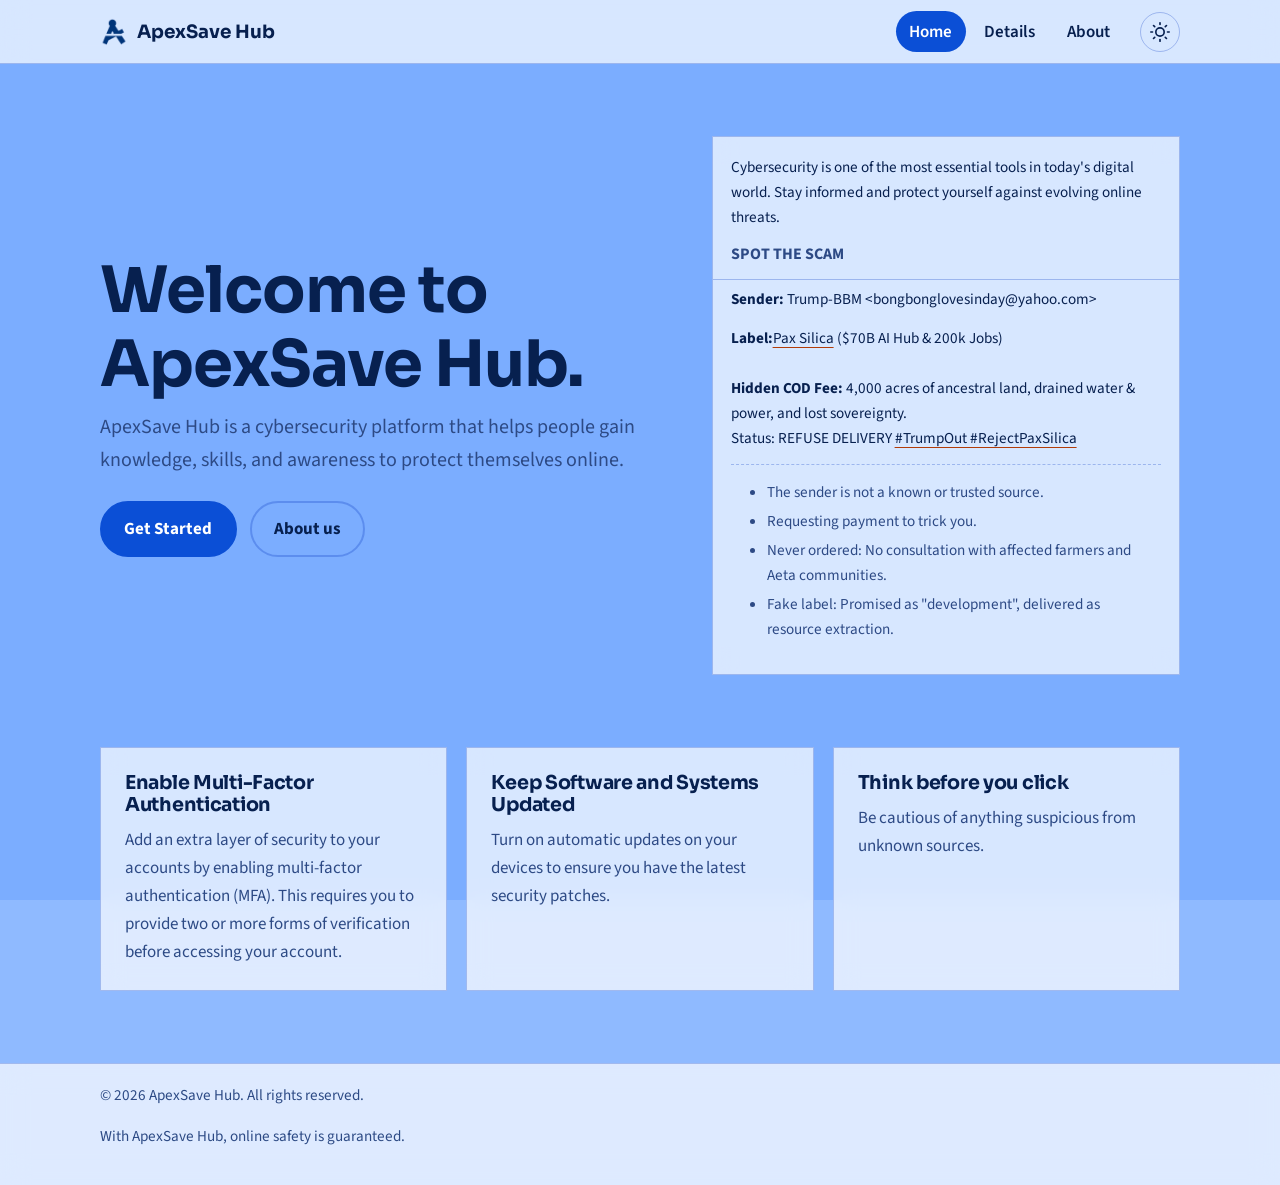
==== index.html @ d9c0d267 "Add files via upload" ====
<!DOCTYPE html>
<html lang="en" data-theme="dark">
<head>
    <meta charset="UTF-8">
    <meta name="viewport" content="width=device-width, initial-scale=1.0">
    <title>ApexSave Hub | Cybersecurity Awareness</title>
    <meta name="description" content="ApexSave Hub is a cybersecurity awareness platform that helps individuals and organizations to stay safe online.">
    
    <link rel="preconnect" href="https://fonts.googleapis.com">
    <link rel="preconnect" href="https://fonts.gstatic.com" crossorigin>
    <link rel="stylesheet" href="https://fonts.googleapis.com/css2?family=Sora:wght@600;700&family=Source+Sans+3:wght@400;600;700&display=swap">
    <link rel="stylesheet" href="style.css">

    <script src="theme.js"></script>
</head>
<body>
      <div class="bg" aria-hidden="true"><video autoplay muted loop playsinline><source src="bg.mp4" type="video/mp4"></video></div>
      <header class="site">
      <div class="wrap">
      <a class="website" href="index.html"><img src="logo.png" alt="" width="28" height="28">ApexSave Hub</a>
      
      <nav aria-label="Main"><ul>
        <li><a href="index.html" aria-current="page">Home</a></li>
        <li><a href="content.html">Details</a></li>
        <li><a href="about.html">About</a></li>
      </ul></nav>

      <button id="theme-toggle" type="button" aria-label="Switch to light mode">
      <svg class="moon" viewBox="0 0 24 24" fill="none" stroke="currentColor" stroke-width="2" stroke-linecap="round" stroke-linejoin="round"><path d="M21 12.79A9 9 0 1 1 11.21 3a7 7 0 0 0 9.79 9.79z"></path></svg>
      <svg class="sun" viewBox="0 0 24 24" fill="none" stroke="currentColor" stroke-width="2" stroke-linecap="round" stroke-linejoin="round"><circle cx="12" cy="12" r="5"></circle><line x1="12" y1="1" x2="12" y2="3"></line><line x1="12" y1="21" x2="12" y2="23"></line><line x1="4.22" y1="4.22" x2="5.64" y2="5.64"></line><line x1="18.36" y1="18.36" x2="19.78" y2="19.78"></line><line x1="1" y1="12" x2="3" y2="12"></line><line x1="21" y1="12" x2="23" y2="12"></line><line x1="4.22" y1="19.78" x2="5.64" y2="18.36"></line><line x1="18.36" y1="5.64" x2="19.78" y2="4.22"></line></svg>
      </button>
      </div>
      </header>
    
      <main><div class="wrap">
        <section class="hero">
            <div>
            <h1> Welcome to ApexSave Hub.</h1>
            <p class="lead">ApexSave Hub is a cybersecurity platform that helps people gain knowledge, skills, and awareness to protect themselves online.</p>
            <div class="buttons">
                <a href="content.html" class="btn">Get Started</a>
                <a href="about.html" class="btn ghost">About us</a>
            </div>
            </div>

            <aside class="panel hero-aside">
                <p>Cybersecurity is one of the most essential tools in today's digital world. Stay informed and protect yourself against evolving online threats.</p>
                <div class="bar"><b>SPOT THE SCAM</b></div>
                <div class="example"><b>Sender:</b> Trump-BBM &lt;bongbonglovesinday@yahoo.com&gt;</div>
                <div class="example"><b>Label:</b><mark>Pax Silica</mark> ($70B AI Hub &amp; 200k Jobs)</div>
                <div class="body"><b>Hidden COD Fee:</b> 4,000 acres of ancestral land, drained water &amp; power, and lost sovereignty.
                 <p>Status: REFUSE DELIVERY <mark> #TrumpOut #RejectPaxSilica</mark></p>
                 <ul>
                    <li>The sender is not a known or trusted source.</li>
                    <li>Requesting payment to trick you.</li>
                    <li>Never ordered: No consultation with affected farmers and Aeta communities.</li>
                    <li>Fake label: Promised as "development", delivered as resource extraction.</li>
                 </ul>
                </div>
            </aside>
        </section>
        
        <section class="tips" aria-label="Cybersecurity Tips">
            <div class="panel">
                <h2>Enable Multi-Factor Authentication</h2>
                <p>Add an extra layer of security to your accounts by enabling multi-factor authentication (MFA). This requires you to provide two or more forms of verification before accessing your account.</p>
            </div>
            <div class="panel">
                <h2>Keep Software and Systems Updated</h2>
                <p>Turn on automatic updates on your devices to ensure you have the latest security patches.</p>
            </div>
            <div class="panel">
                <h2>Think before you click</h2>
                <p>Be cautious of anything suspicious from unknown sources.</p>
            </div>
        </section>
      </div>
    </main>

      <footer class="site">
        <div class="wrap">
            <p>&copy; 2026 ApexSave Hub. All rights reserved.</p>
            <p>With ApexSave Hub, online safety is guaranteed.</p>
        </div>
      </footer>
</body>
</html>
---- style.css ----
yle · CSS
:root {--r: 14px;}
 
:root[data-theme="dark"] {
    color-scheme:dark;
    --text: #f2f4fa;
    --muted: #aab1c4;
    --panel: rgba(8, 8, 10, .66);
    --line: rgba(255, 255, 255, .2);
    --accent: #5aa2ff;
    --accent-ink: #04122e;
    --warn: #ff9a6b;
    --veil: rgba(0, 0, 0, .74);
    --bg: #000;
}
 
:root[data-theme="light"] {
    color-scheme:light;
    --text: #07204f;
    --muted: #2d4a85;
    --panel: rgba(255, 255, 255, .7);
    --line: rgba(20, 70, 200, .3);
    --accent: #0b4fd6;
    --accent-ink: #fff;
    --warn: #b23c08;
    --veil: rgba(110, 165, 255, .6);
    --bg: #8fbaff;
}
 
* {box-sizing:border-box;}
 
html {scroll-behavior:smooth;}
 
body {
    margin:0;
    min-height:100vh;
    display:flex;
    flex-direction:column;
    font:1.0625rem/1.65 "Source Sans 3", "Segoe Ui", system-ui, sans-serif;
    color:var(--text);
    background:var(--bg);
}
 
h1,h2,h3 {
    font-family:Sora, "Segoe Ui", system-ui, sans-serif;
    line-height:1.15;
    margin:0 0 .6rem;
    letter-spacing:-.015em;
}
 
h1 {font-size:clamp(2.2rem, 6vw, 4rem);}
h2 {font-size:clamp(1.5rem, 3vw, 2.1rem);}
h3 {font-size:1.15rem;}
 
p {
    margin:0 0 1rem;
    max-width:68ch;
}
 
a {color:var(--accent);}
 
.bg {
    position:fixed;
    inset:0;
    z-index:-1;
    overflow:hidden;
}
 
.bg video {
    width:100%;
    height:100%;
    object-fit:cover;
}
 
.bg::after {
    content:"";
    position:absolute;
    inset:0;
    background:var(--veil);
    transition:background .3s;
}
 
.wrap {
    width:min(1080px,100% - 2.5rem);
    margin-inline:auto;
}
 
header.site {
    position: sticky;
    top: 0;
    z-index: 5;
    background: var(--panel);
    backdrop-filter: blur(14px);
    -webkit-backdrop-filter: blur(14px);
    border-bottom: 1px solid var(--line);
}
 
header.site .wrap {
    display: flex;
    align-items: center;
    gap: 1rem;
    flex-wrap: wrap;
    padding-block: .7rem;
}
 
.website {
    display: flex;
    align-items: center;
    gap: .55rem;
    font: 700 1.15rem Sora,system-ui, sans-serif;
    color: var(--text);
    text-decoration: none;
    margin-right: auto;
}
 
.website img {
    width: 28px;
    height: 28px;
    object-fit: contain;
}
 
/* navy logo -> white on the black dark theme */
:root[data-theme="dark"] .website img {filter: brightness(0) invert(1);}
 
nav ul {
    display: flex;
    gap: .3rem;
    list-style: none;
    margin: 0;
    padding: 0;
}
 
nav a {
    display: block;
    padding: .4rem .85rem;
    border-radius: 999px;
    color: var(--text);
    text-decoration: none;
    font-weight: 600;
}
 
nav a:hover {background: var(--line);}
 
nav a[aria-current="page"] {
    background: var(--accent);
    color: var(--accent-ink);
}
 
#theme-toggle {
    width: 40px;
    height: 40px;
    border-radius: 50%;
    border: 1px solid var(--line);
    background: transparent;
    color: var(--text);
    cursor: pointer;
    display: grid;
    place-items: center;
}
 
#theme-toggle:hover {background: var(--line);}
 
#theme-toggle svg {
    width: 20px;
    height: 20px;
}
 
#theme-toggle .sun {display: none;}
 
:root[data-theme="light"] #theme-toggle .sun {display:block}
:root[data-theme="light"] #theme-toggle .moon {display: none;}
a:focus-visible, button:focus-visible, summary:focus-visible {
    outline: 3px solid var(--accent);
    outline-offset: 3px;
}
 
main {
    flex: 1;
    padding-block: clamp(2rem, 6vw, 4.5rem);
}
 
.panel {
    background: var(--panel);
    backdrop-filter: blur(12px);
    -webkit-backdrop-filter: blur(12px);
    border: 1px solid var(--line);
    border-radius: var(--r);
    padding: 1.5rem;
}
 
.btn {
    display: inline-block;
    padding: .75rem 1.4rem;
    border-radius: 999px;
    font-weight: 700;
    text-decoration: none;
    background: var(--accent);
    color: var(--accent-ink);
    border: 2px solid var(--accent);
}
 
.btn.ghost {
    background: transparent;
    color: var(--text);
    border-color: var(--line);
}
 
.btn:hover {filter: brightness(1.1);}
 
footer.site {
    background: var(--panel);
    backdrop-filter: blur(14px);
    -webkit-backdrop-filter: blur(14px);
    border-top: 1px solid var(--line);
    padding-block: 1.2rem;
    color: var(--muted);
    font-size: .95rem;
}
 
@media (prefers-reduced-motion: reduce)
 
{html {scroll-behavior: auto;}}
 
 
/* HOME */
.hero {
    display: grid;
    grid-template-columns: 1.1fr .9fr;
    gap: 2.5rem;
    align-items: center;
}
 
.hero p.lead {
    font-size: 1.25rem;
    color: var(--muted);
}
 
.buttons {
    display: flex;
    gap: .8rem;
    flex-wrap: wrap;
    margin-top: 1.5rem;
}
 
.hero aside {
    font-size: .95rem;
    padding: 0;
    overflow: hidden;
}
 
.hero aside .bar {
    font-size: 1rem;
    padding: .7rem 1.1rem;
    border-bottom: 1px solid var(--line);
    color: var(--muted);
}
 
.hero aside > p {padding: 1.1rem 1.1rem 0; margin: 0;}
.hero aside .example {color: var(--text); padding: .45rem 1.1rem;}
.hero aside .example b {color: var(--text);}
.hero aside .body {padding: 1.1rem;}
.hero aside .body p {margin-bottom: .8rem;}
 
.hero aside mark {
    background: none;
    color: var(--text);
    text-decoration: underline var(--warn);
    text-underline-offset: 4px;
}
 
.hero aside ul {
    margin: 0;
    padding: .9rem 1.1rem .9rem 2.3rem;
    border-top: 1px dashed var(--line);
    color: var(--muted);
}
 
.hero aside li+li {margin-top: .25rem;}
 
.tips {
    display: grid;
    grid-template-columns: repeat(3, 1fr);
    gap: 1.2rem;
    margin-top: clamp(2.5rem, 6vw, 4.5rem);
}
 
.tips h2 {font-size: 1.2rem;}
 
.tips p {
    margin: 0;
    color: var(--muted);
}
 
@media (max-width:820px) {.hero,.tips{grid-template-columns: 1fr;}}
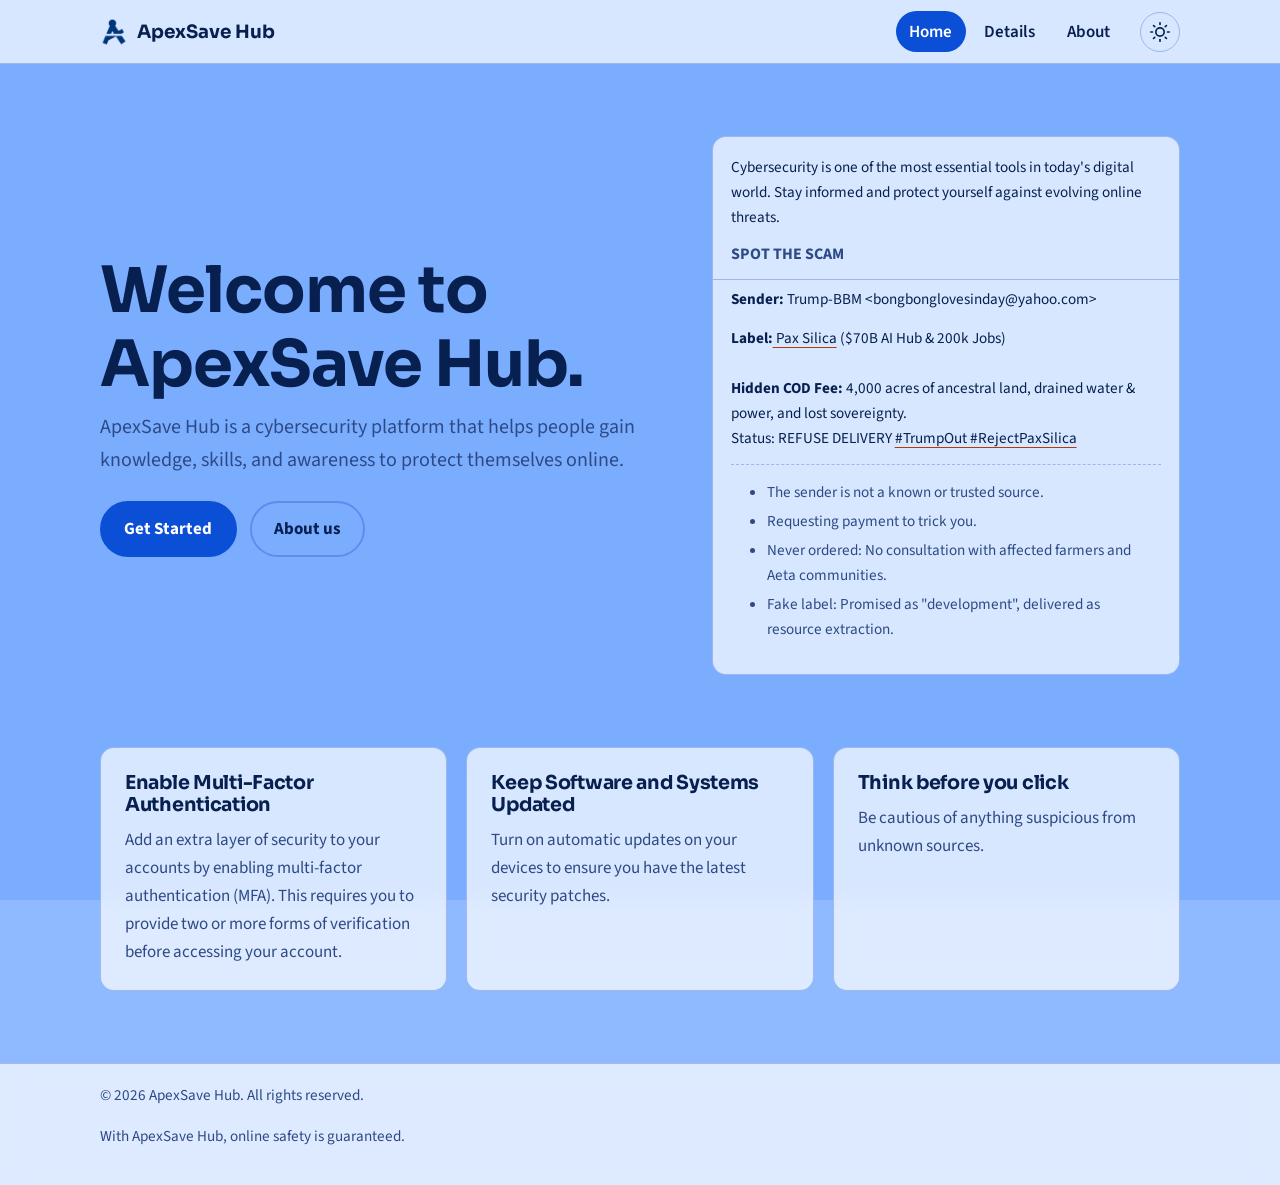
==== commit 29d0e5fa: "Fix HTML structure and ensure proper formatting" ====
--- a/index.html
+++ b/index.html
@@ -47,7 +47,7 @@
                 <p>Cybersecurity is one of the most essential tools in today's digital world. Stay informed and protect yourself against evolving online threats.</p>
                 <div class="bar"><b>SPOT THE SCAM</b></div>
                 <div class="example"><b>Sender:</b> Trump-BBM &lt;bongbonglovesinday@yahoo.com&gt;</div>
-                <div class="example"><b>Label:</b><mark>Pax Silica</mark> ($70B AI Hub &amp; 200k Jobs)</div>
+                <div class="example"><b>Label:</b><mark> Pax Silica</mark> ($70B AI Hub &amp; 200k Jobs)</div>
                 <div class="body"><b>Hidden COD Fee:</b> 4,000 acres of ancestral land, drained water &amp; power, and lost sovereignty.
                  <p>Status: REFUSE DELIVERY <mark> #TrumpOut #RejectPaxSilica</mark></p>
                  <ul>
@@ -84,4 +84,4 @@
         </div>
       </footer>
 </body>
-</html>+</html>
--- a/style.css
+++ b/style.css
@@ -1,4 +1,3 @@
-yle · CSS
 :root {--r: 14px;}
  
 :root[data-theme="dark"] {
@@ -119,7 +118,7 @@
     object-fit: contain;
 }
  
-/* navy logo -> white on the black dark theme */
+/* light logo */
 :root[data-theme="dark"] .website img {filter: brightness(0) invert(1);}
  
 nav ul {
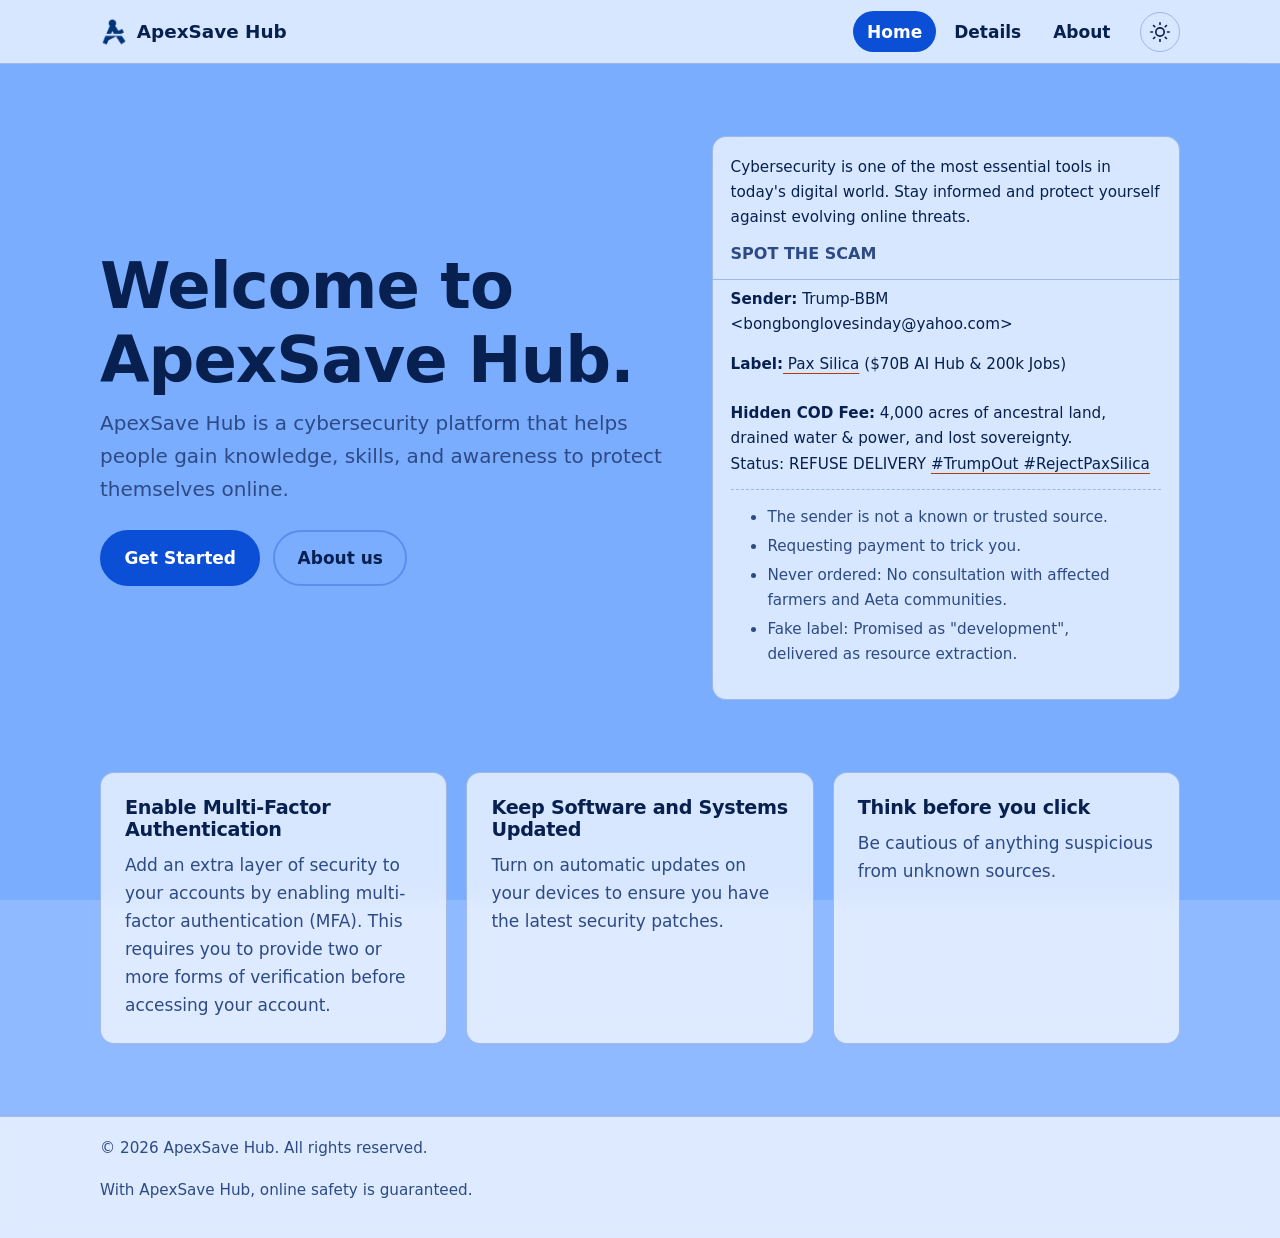
==== commit 806a8833: "Clean up index.html by removing HTML entities Removed unnecessary HTML entities and cleaned up the c" ====
--- a/index.html
+++ b/index.html
@@ -6,9 +6,6 @@
     <title>ApexSave Hub | Cybersecurity Awareness</title>
     <meta name="description" content="ApexSave Hub is a cybersecurity awareness platform that helps individuals and organizations to stay safe online.">
     
-    <link rel="preconnect" href="https://fonts.googleapis.com">
-    <link rel="preconnect" href="https://fonts.gstatic.com" crossorigin>
-    <link rel="stylesheet" href="https://fonts.googleapis.com/css2?family=Sora:wght@600;700&family=Source+Sans+3:wght@400;600;700&display=swap">
     <link rel="stylesheet" href="style.css">
 
     <script src="theme.js"></script>
